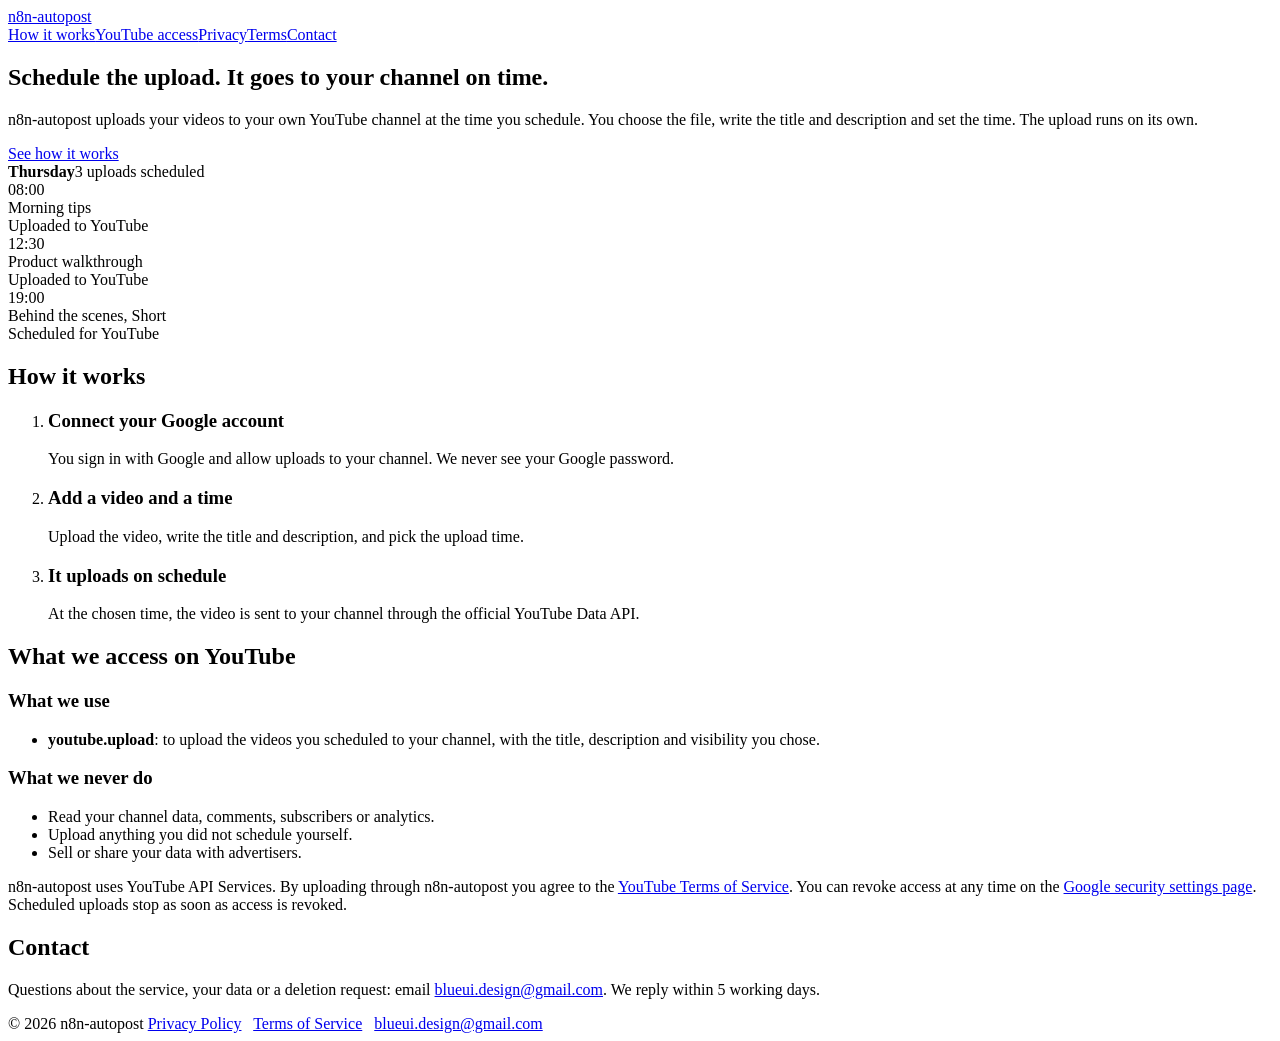
==== index.html @ 6515fc53 "Rename index (1).html to index.html" ====
<!doctype html>
<html lang="en"><head>
<meta charset="utf-8"><meta name="viewport" content="width=device-width, initial-scale=1">
<link rel="preconnect" href="https://fonts.googleapis.com"><link rel="preconnect" href="https://fonts.gstatic.com" crossorigin>
<link href="https://fonts.googleapis.com/css2?family=Bricolage+Grotesque:wght@600;700&family=Source+Sans+3:wght@400;600&display=swap" rel="stylesheet">
<link rel="stylesheet" href="style.css">
<title>n8n-autopost · Scheduled YouTube uploads</title>
<meta name="description" content="n8n-autopost uploads your videos to YouTube at the time you choose.">
</head><body>
<header class="top"><div class="wrap">
<a class="brand" href="./">n8n-autopost</a>
<nav class="nav" aria-label="Main">
<a href="./#how">How it works</a><a href="./#youtube">YouTube access</a><a href="privacy.html">Privacy</a><a href="terms.html">Terms</a><a href="./#contact">Contact</a>
</nav></div></header>
<main>
<section class="hero"><div class="wrap">
  <div>
    <h1>Schedule the upload. It goes to your channel on time.</h1>
    <p>n8n-autopost uploads your videos to your own YouTube channel at the time you schedule. You choose the file, write the title and description and set the time. The upload runs on its own.</p>
    <a class="btn" href="#how">See how it works</a>
  </div>
  <div class="day" aria-label="Example upload schedule">
    <div class="day-head"><strong>Thursday</strong><span>3 uploads scheduled</span></div>
    <div class="slot"><time>08:00</time><div><div class="what">Morning tips</div><div class="state">Uploaded to YouTube</div></div></div>
    <div class="slot"><time>12:30</time><div><div class="what">Product walkthrough</div><div class="state">Uploaded to YouTube</div></div></div>
    <div class="slot next"><time>19:00</time><div><div class="what">Behind the scenes, Short</div><div class="state">Scheduled for YouTube</div></div></div>
  </div>
</div></section>

<section class="block" id="how"><div class="wrap">
  <h2>How it works</h2>
  <ol class="steps">
    <li><h3>Connect your Google account</h3><p>You sign in with Google and allow uploads to your channel. We never see your Google password.</p></li>
    <li><h3>Add a video and a time</h3><p>Upload the video, write the title and description, and pick the upload time.</p></li>
    <li><h3>It uploads on schedule</h3><p>At the chosen time, the video is sent to your channel through the official YouTube Data API.</p></li>
  </ol>
</div></section>

<section class="block" id="youtube"><div class="wrap">
  <h2>What we access on YouTube</h2>
  <div class="two">
    <div>
      <h3>What we use</h3>
      <ul>
        <li><strong>youtube.upload</strong>: to upload the videos you scheduled to your channel, with the title, description and visibility you chose.</li>
      </ul>
    </div>
    <div>
      <h3>What we never do</h3>
      <ul>
        <li>Read your channel data, comments, subscribers or analytics.</li>
        <li>Upload anything you did not schedule yourself.</li>
        <li>Sell or share your data with advertisers.</li>
      </ul>
    </div>
  </div>
  <p class="note">n8n-autopost uses YouTube API Services. By uploading through n8n-autopost you agree to the <a href="https://www.youtube.com/t/terms">YouTube Terms of Service</a>. You can revoke access at any time on the <a href="https://security.google.com/settings/security/permissions">Google security settings page</a>. Scheduled uploads stop as soon as access is revoked.</p>
</div></section>

<section class="block" id="contact"><div class="wrap">
  <h2>Contact</h2>
  <p class="note">Questions about the service, your data or a deletion request: email <a href="mailto:blueui.design@gmail.com">blueui.design@gmail.com</a>. We reply within 5 working days.</p>
</div></section>
</main>
<footer><div class="wrap">
<span>© 2026 n8n-autopost</span>
<span><a href="privacy.html">Privacy Policy</a> &nbsp; <a href="terms.html">Terms of Service</a> &nbsp; <a href="mailto:blueui.design@gmail.com">blueui.design@gmail.com</a></span>
</div></footer>
</body></html>
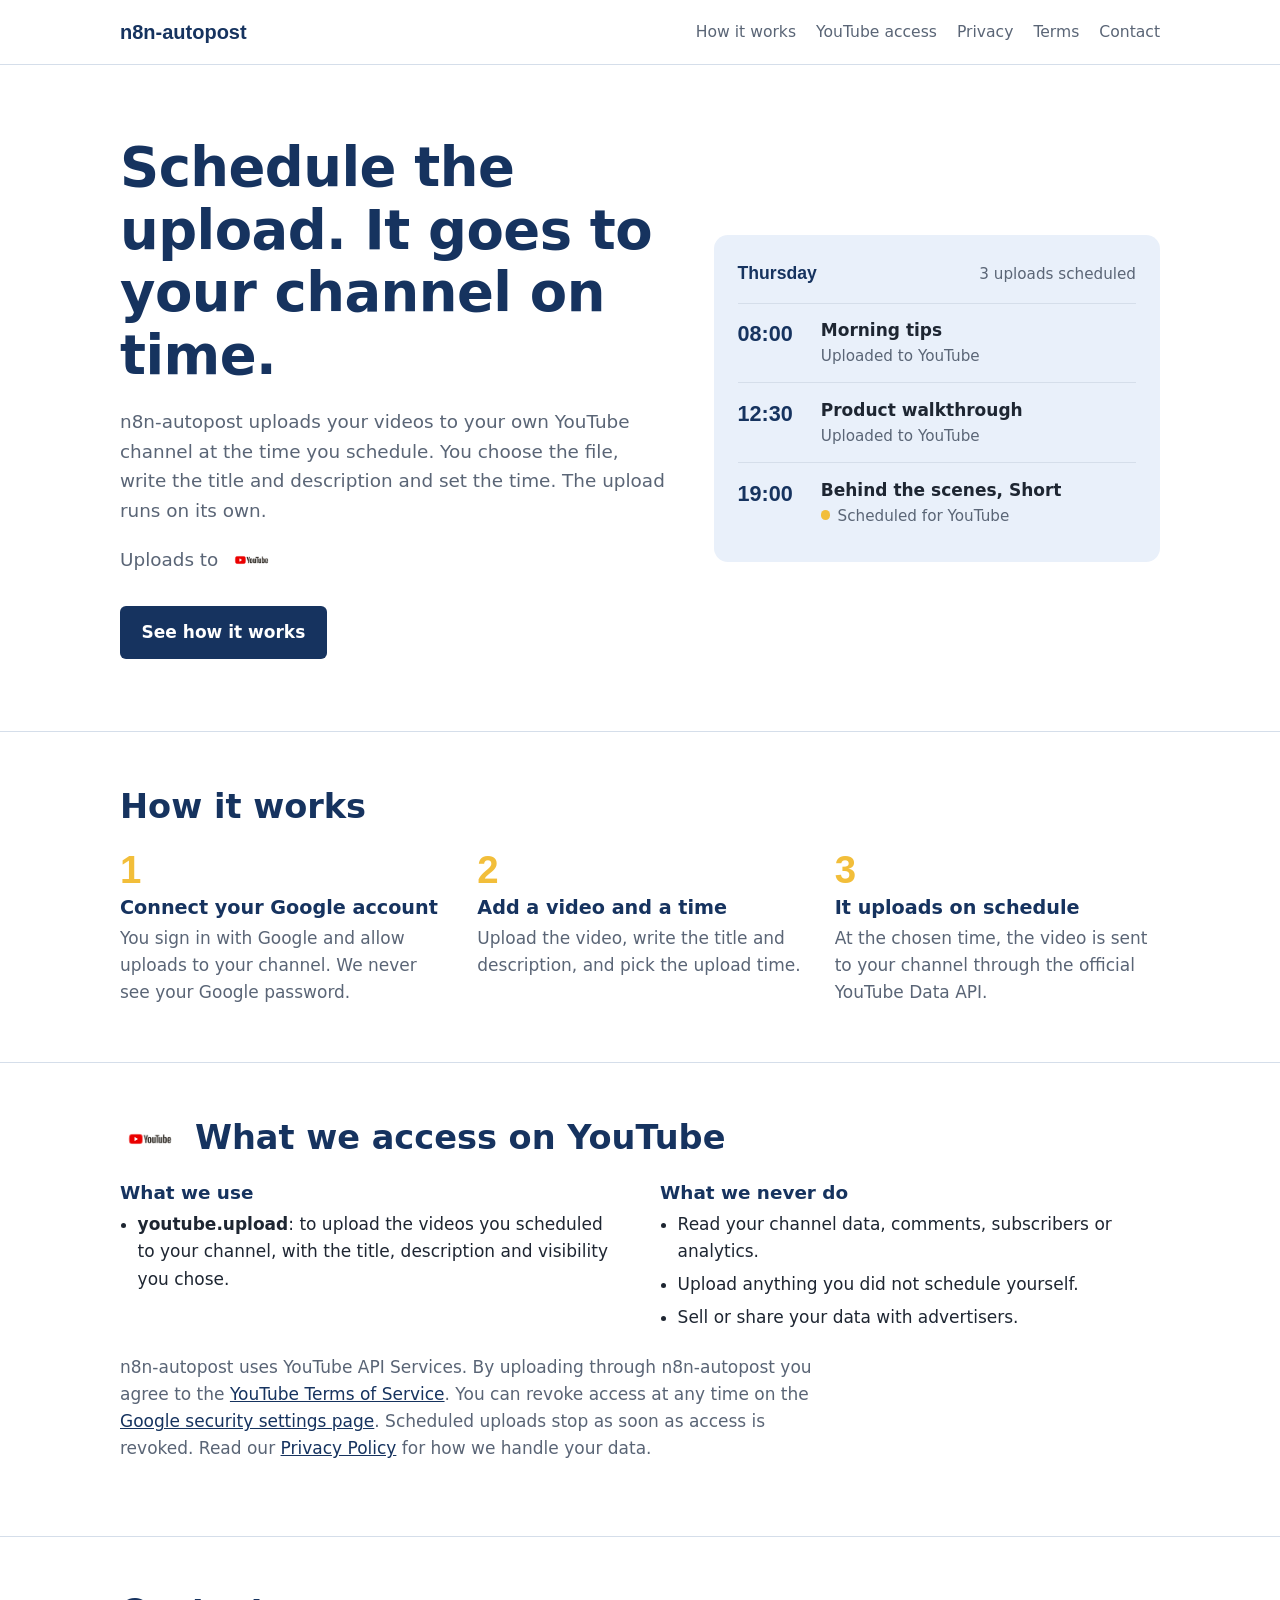
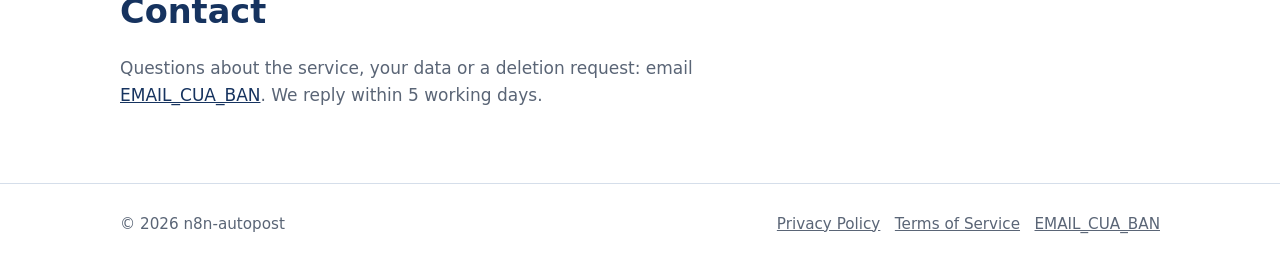
==== commit e2afb914: "Add files via upload" ====
--- a/index.html
+++ b/index.html
@@ -17,6 +17,7 @@
   <div>
     <h1>Schedule the upload. It goes to your channel on time.</h1>
     <p>n8n-autopost uploads your videos to your own YouTube channel at the time you schedule. You choose the file, write the title and description and set the time. The upload runs on its own.</p>
+    <p class="uploads-to">Uploads to <img src="youtube-logo.png" alt="YouTube" class="yt-logo"></p>
     <a class="btn" href="#how">See how it works</a>
   </div>
   <div class="day" aria-label="Example upload schedule">
@@ -37,7 +38,7 @@
 </div></section>
 
 <section class="block" id="youtube"><div class="wrap">
-  <h2>What we access on YouTube</h2>
+  <h2 class="with-logo"><img src="youtube-logo.png" alt="YouTube" class="yt-logo yt-logo-lg"> What we access on YouTube</h2>
   <div class="two">
     <div>
       <h3>What we use</h3>
@@ -54,16 +55,16 @@
       </ul>
     </div>
   </div>
-  <p class="note">n8n-autopost uses YouTube API Services. By uploading through n8n-autopost you agree to the <a href="https://www.youtube.com/t/terms">YouTube Terms of Service</a>. You can revoke access at any time on the <a href="https://security.google.com/settings/security/permissions">Google security settings page</a>. Scheduled uploads stop as soon as access is revoked.</p>
+  <p class="note">n8n-autopost uses YouTube API Services. By uploading through n8n-autopost you agree to the <a href="https://www.youtube.com/t/terms">YouTube Terms of Service</a>. You can revoke access at any time on the <a href="https://security.google.com/settings/security/permissions">Google security settings page</a>. Scheduled uploads stop as soon as access is revoked. Read our <a href="privacy.html">Privacy Policy</a> for how we handle your data.</p>
 </div></section>
 
 <section class="block" id="contact"><div class="wrap">
   <h2>Contact</h2>
-  <p class="note">Questions about the service, your data or a deletion request: email <a href="mailto:blueui.design@gmail.com">blueui.design@gmail.com</a>. We reply within 5 working days.</p>
+  <p class="note">Questions about the service, your data or a deletion request: email <a href="mailto:EMAIL_CUA_BAN">EMAIL_CUA_BAN</a>. We reply within 5 working days.</p>
 </div></section>
 </main>
 <footer><div class="wrap">
 <span>© 2026 n8n-autopost</span>
-<span><a href="privacy.html">Privacy Policy</a> &nbsp; <a href="terms.html">Terms of Service</a> &nbsp; <a href="mailto:blueui.design@gmail.com">blueui.design@gmail.com</a></span>
+<span><a href="privacy.html">Privacy Policy</a> &nbsp; <a href="terms.html">Terms of Service</a> &nbsp; <a href="mailto:EMAIL_CUA_BAN">EMAIL_CUA_BAN</a></span>
 </div></footer>
 </body></html>
--- a/style.css
+++ b/style.css
@@ -0,0 +1,87 @@
+:root{
+  --ink:#16335F;      /* xanh muc: tieu de, nut */
+  --sky:#E9F0FA;      /* xanh nhat: nen khoi */
+  --paper:#FFFFFF;
+  --text:#1E2632;
+  --muted:#5A6576;
+  --line:#D5DEEA;
+  --mark:#F2BE3A;     /* vang: danh dau "da len lich" */
+  --max:68rem;
+}
+*{box-sizing:border-box}
+html{-webkit-text-size-adjust:100%}
+body{margin:0;background:var(--paper);color:var(--text);
+  font-family:"Source Sans 3",system-ui,-apple-system,"Segoe UI",Roboto,sans-serif;
+  font-size:1.0625rem;line-height:1.6}
+a{color:var(--ink)}
+a:focus-visible,button:focus-visible{outline:3px solid var(--mark);outline-offset:2px;border-radius:2px}
+h1,h2,h3{font-family:"Bricolage Grotesque","Source Sans 3",system-ui,sans-serif;color:var(--ink);line-height:1.15;margin:0}
+.wrap{max-width:var(--max);margin:0 auto;padding:0 1.5rem}
+
+/* Dau trang */
+.top{border-bottom:1px solid var(--line)}
+.top .wrap{display:flex;align-items:center;justify-content:space-between;gap:1rem;padding-top:1rem;padding-bottom:1rem;flex-wrap:wrap}
+.brand{font-family:"Bricolage Grotesque",sans-serif;font-weight:700;font-size:1.25rem;color:var(--ink);text-decoration:none}
+.nav{display:flex;gap:1.25rem;flex-wrap:wrap}
+.nav a{text-decoration:none;color:var(--muted);font-size:.975rem}
+.nav a:hover,.nav a[aria-current="page"]{color:var(--ink);text-decoration:underline;text-underline-offset:4px}
+
+/* Hero */
+.hero .wrap{display:grid;grid-template-columns:1.1fr .9fr;gap:3rem;align-items:center;padding-top:4.5rem;padding-bottom:4.5rem}
+.hero h1{font-size:clamp(2.2rem,5vw,3.4rem);font-weight:700;letter-spacing:-.01em;max-width:16ch}
+.hero p{color:var(--muted);font-size:1.15rem;max-width:36rem;margin:1.25rem 0 0}
+.btn{display:inline-block;margin-top:2rem;background:var(--ink);color:#fff;text-decoration:none;
+  padding:.8rem 1.35rem;border-radius:6px;font-weight:600}
+.btn:hover{background:#0F2647}
+
+/* Lich dang: phan dang nho cua trang */
+.day{background:var(--sky);border-radius:14px;padding:1.5rem 1.5rem 1.25rem}
+.day-head{display:flex;justify-content:space-between;align-items:baseline;margin-bottom:1rem}
+.day-head strong{font-family:"Bricolage Grotesque",sans-serif;color:var(--ink);font-size:1.1rem}
+.day-head span{color:var(--muted);font-size:.95rem}
+.slot{display:grid;grid-template-columns:4.2rem 1fr;gap:1rem;padding:.85rem 0;border-top:1px solid var(--line)}
+.slot time{font-family:"Bricolage Grotesque",sans-serif;font-size:1.35rem;font-weight:600;color:var(--ink)}
+.slot .what{font-weight:600}
+.slot .state{color:var(--muted);font-size:.95rem}
+.slot.next .state::before{content:"";display:inline-block;width:.6rem;height:.6rem;border-radius:50%;
+  background:var(--mark);margin-right:.45rem;vertical-align:.05em}
+
+/* Noi dung */
+section.block{padding:3.5rem 0;border-top:1px solid var(--line)}
+section.block h2{font-size:clamp(1.6rem,3vw,2.1rem);margin-bottom:1.5rem}
+.steps{list-style:none;padding:0;margin:0;display:grid;grid-template-columns:repeat(3,1fr);gap:2rem;counter-reset:s}
+.steps li{counter-increment:s}
+.steps li::before{content:counter(s);display:block;font-family:"Bricolage Grotesque",sans-serif;
+  font-size:2.4rem;font-weight:700;color:var(--mark);line-height:1;margin-bottom:.5rem}
+.steps h3{font-size:1.2rem;margin-bottom:.35rem}
+.steps p{margin:0;color:var(--muted)}
+.two{display:grid;grid-template-columns:1fr 1fr;gap:2.5rem}
+.two h3{font-size:1.15rem;margin-bottom:.5rem}
+.two ul{margin:0;padding-left:1.1rem}
+.two li{margin:.35rem 0}
+.note{color:var(--muted);max-width:44rem}
+
+/* Trang van ban */
+.doc .wrap{max-width:46rem;padding-top:3.5rem;padding-bottom:4rem}
+.doc h1{font-size:clamp(2rem,4vw,2.7rem);margin-bottom:.5rem}
+.doc .updated{color:var(--muted);margin:0 0 2.5rem}
+.doc h2{font-size:1.3rem;margin:2.2rem 0 .6rem}
+.doc p,.doc li{max-width:72ch}
+.doc ul{padding-left:1.2rem}
+
+/* Chan trang */
+footer{border-top:1px solid var(--line);color:var(--muted);font-size:.95rem}
+footer .wrap{display:flex;justify-content:space-between;gap:1rem;flex-wrap:wrap;padding-top:1.75rem;padding-bottom:2.5rem}
+footer a{color:var(--muted)}
+
+@media (max-width:820px){
+  .hero .wrap{grid-template-columns:1fr;padding-top:3rem;padding-bottom:3rem;gap:2.25rem}
+  .steps,.two{grid-template-columns:1fr}
+}
+
+/* Logo YouTube: file chinh thuc tai tu trang tai nguyen thuong hieu cua YouTube.
+   Khong doi mau, khong keo gian, chua khoang trong quanh logo. */
+.uploads-to{display:flex;align-items:center;gap:.6rem;color:var(--muted);font-size:1rem}
+.yt-logo{height:22px;width:auto;display:inline-block}
+.yt-logo-lg{height:28px}
+.with-logo{display:flex;align-items:center;gap:.9rem;flex-wrap:wrap}
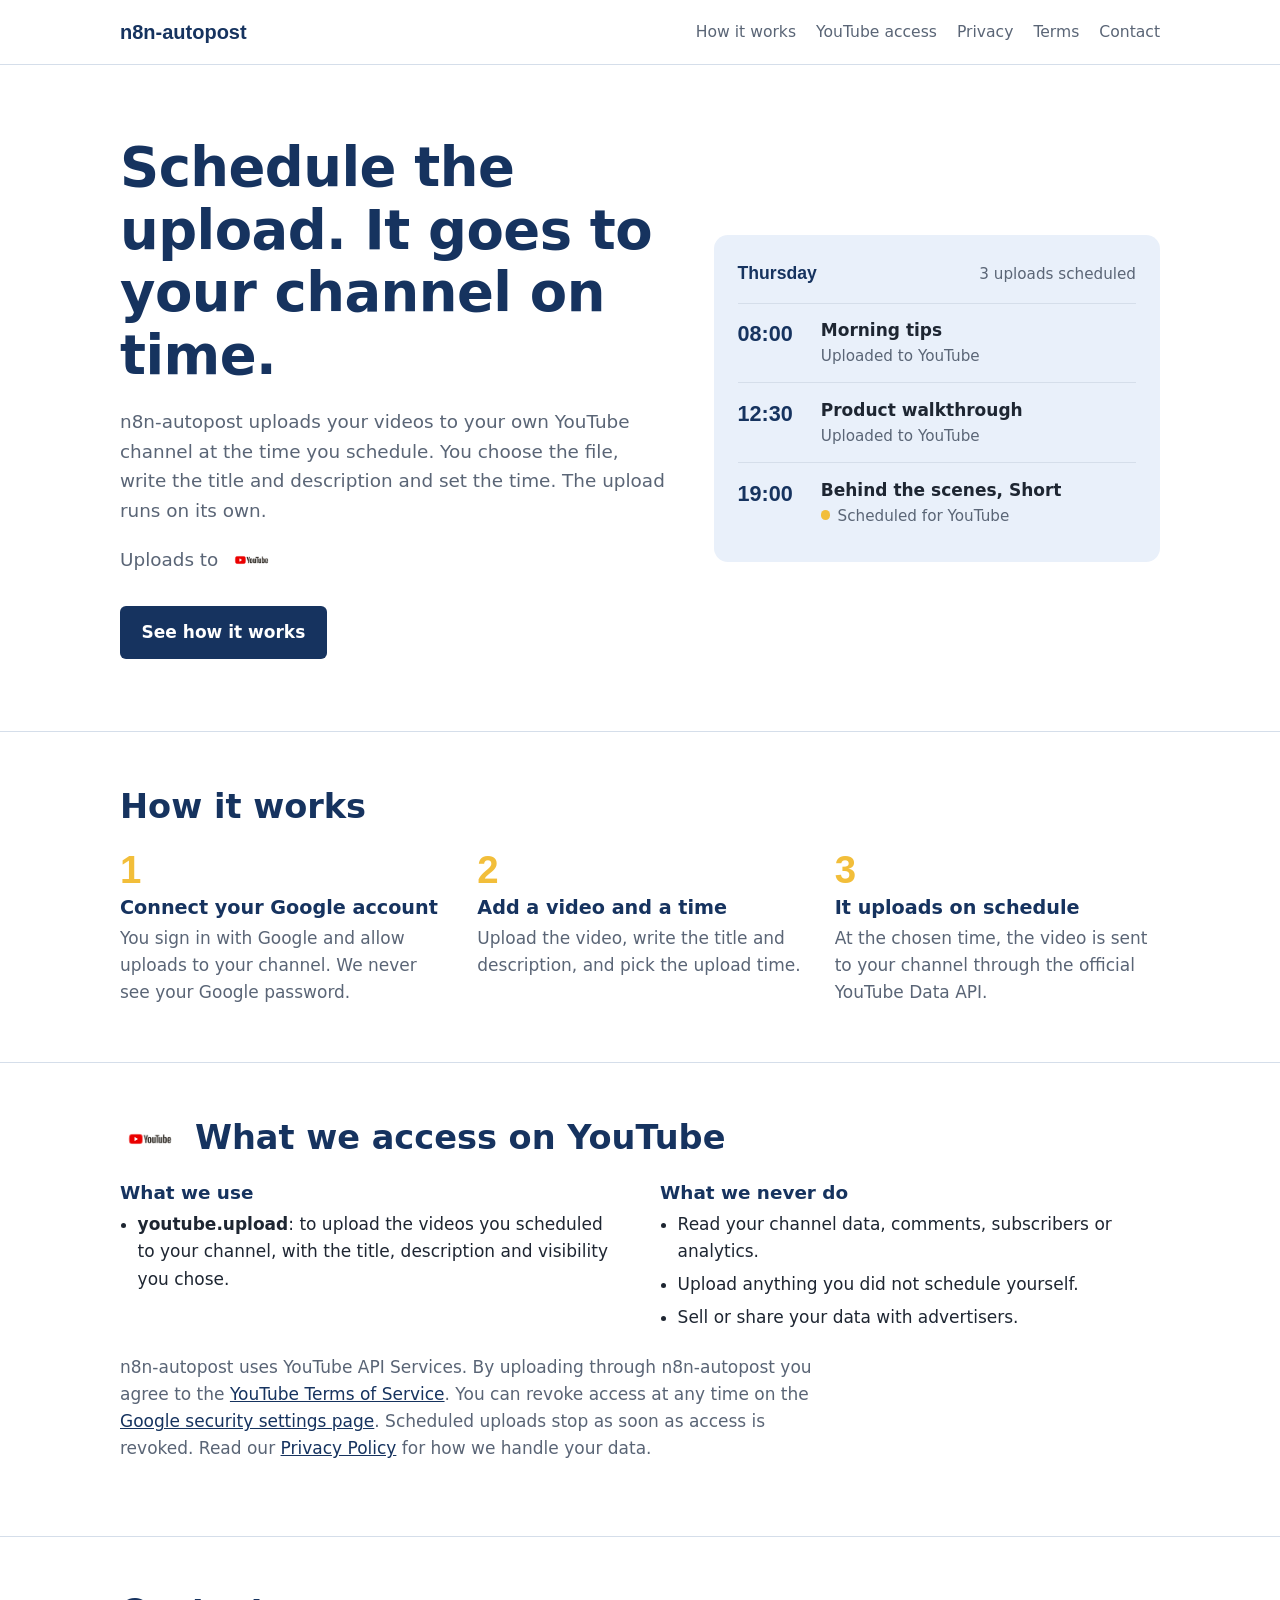
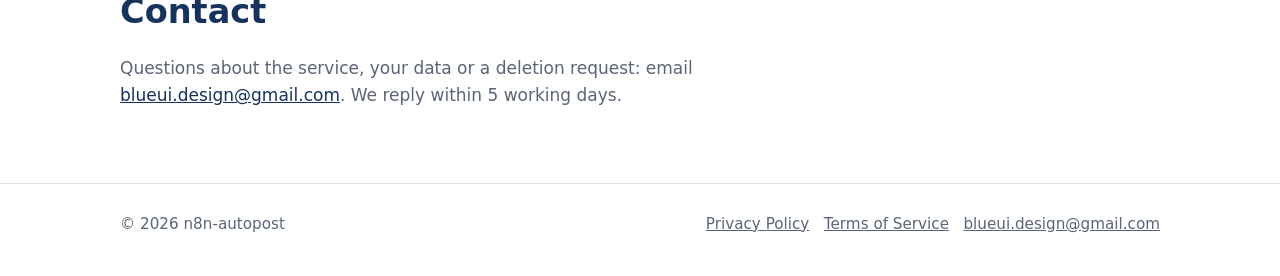
==== commit 12f2d794: "Update index.html" ====
--- a/index.html
+++ b/index.html
@@ -60,11 +60,11 @@
 
 <section class="block" id="contact"><div class="wrap">
   <h2>Contact</h2>
-  <p class="note">Questions about the service, your data or a deletion request: email <a href="mailto:EMAIL_CUA_BAN">EMAIL_CUA_BAN</a>. We reply within 5 working days.</p>
+  <p class="note">Questions about the service, your data or a deletion request: email <a href="mailto:blueui.design@gmail.com">blueui.design@gmail.com</a>. We reply within 5 working days.</p>
 </div></section>
 </main>
 <footer><div class="wrap">
 <span>© 2026 n8n-autopost</span>
-<span><a href="privacy.html">Privacy Policy</a> &nbsp; <a href="terms.html">Terms of Service</a> &nbsp; <a href="mailto:EMAIL_CUA_BAN">EMAIL_CUA_BAN</a></span>
+<span><a href="privacy.html">Privacy Policy</a> &nbsp; <a href="terms.html">Terms of Service</a> &nbsp; <a href="mailto:blueui.design@gmail.com">blueui.design@gmail.com</a></span>
 </div></footer>
 </body></html>
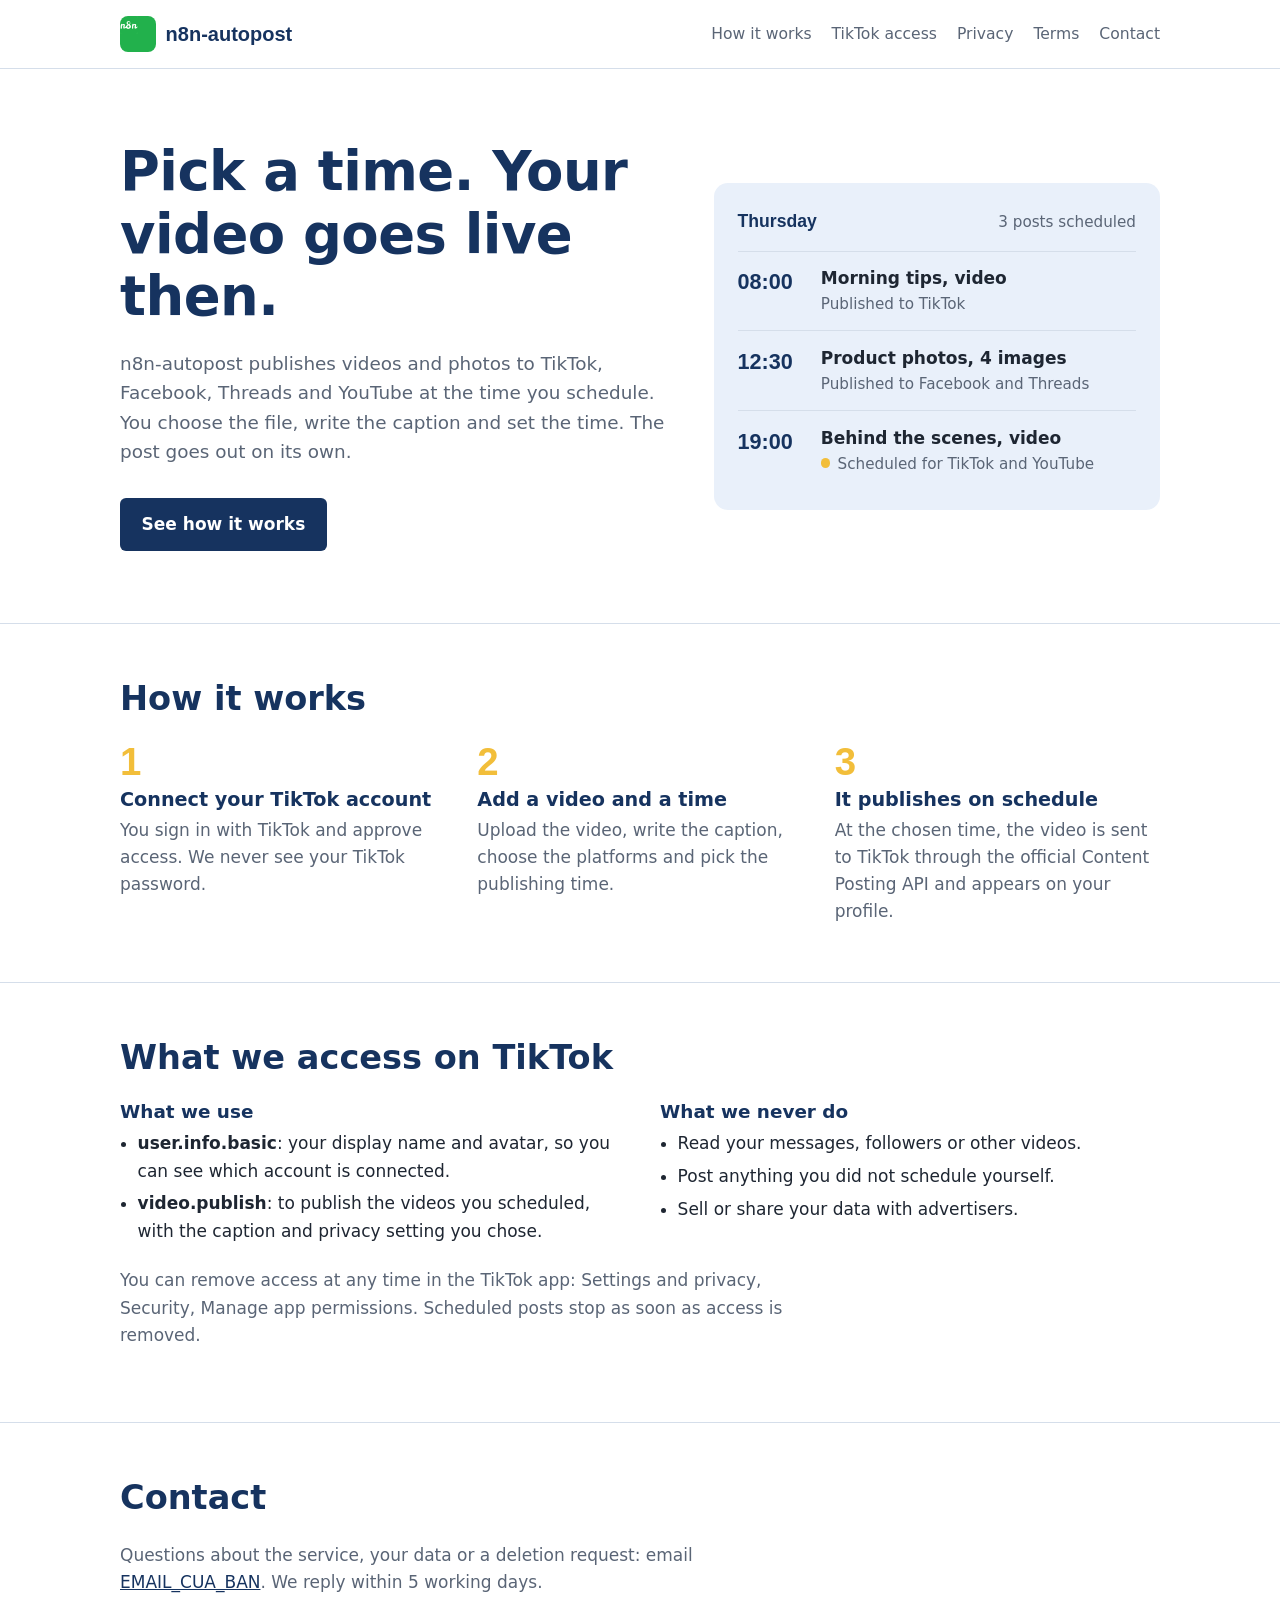
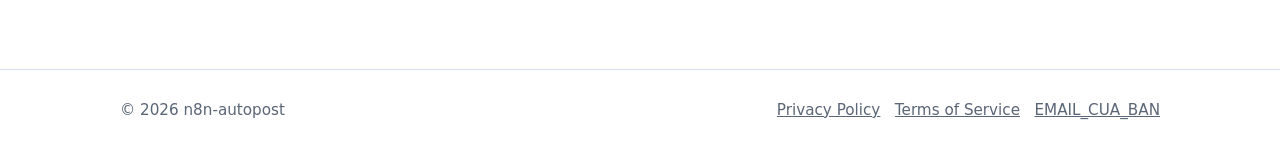
==== commit df9b671b: "Add files via upload" ====
--- a/index.html
+++ b/index.html
@@ -4,67 +4,69 @@
 <link rel="preconnect" href="https://fonts.googleapis.com"><link rel="preconnect" href="https://fonts.gstatic.com" crossorigin>
 <link href="https://fonts.googleapis.com/css2?family=Bricolage+Grotesque:wght@600;700&family=Source+Sans+3:wght@400;600&display=swap" rel="stylesheet">
 <link rel="stylesheet" href="style.css">
-<title>n8n-autopost · Scheduled YouTube uploads</title>
-<meta name="description" content="n8n-autopost uploads your videos to YouTube at the time you choose.">
+<link rel="icon" type="image/png" href="icon.png">
+<link rel="apple-touch-icon" href="icon.png">
+<title>n8n-autopost · Scheduled video publishing</title>
+<meta name="description" content="n8n-autopost publishes your videos to TikTok and other platforms at the time you choose.">
 </head><body>
 <header class="top"><div class="wrap">
-<a class="brand" href="./">n8n-autopost</a>
+<a class="brand" href="./"><img src="icon.png" alt="" class="brand-icon">n8n-autopost</a>
 <nav class="nav" aria-label="Main">
-<a href="./#how">How it works</a><a href="./#youtube">YouTube access</a><a href="privacy.html">Privacy</a><a href="terms.html">Terms</a><a href="./#contact">Contact</a>
+<a href="./#how">How it works</a><a href="./#tiktok">TikTok access</a><a href="privacy.html">Privacy</a><a href="terms.html">Terms</a><a href="./#contact">Contact</a>
 </nav></div></header>
 <main>
 <section class="hero"><div class="wrap">
   <div>
-    <h1>Schedule the upload. It goes to your channel on time.</h1>
-    <p>n8n-autopost uploads your videos to your own YouTube channel at the time you schedule. You choose the file, write the title and description and set the time. The upload runs on its own.</p>
-    <p class="uploads-to">Uploads to <img src="youtube-logo.png" alt="YouTube" class="yt-logo"></p>
+    <h1>Pick a time. Your video goes live then.</h1>
+    <p>n8n-autopost publishes videos and photos to TikTok, Facebook, Threads and YouTube at the time you schedule. You choose the file, write the caption and set the time. The post goes out on its own.</p>
     <a class="btn" href="#how">See how it works</a>
   </div>
-  <div class="day" aria-label="Example upload schedule">
-    <div class="day-head"><strong>Thursday</strong><span>3 uploads scheduled</span></div>
-    <div class="slot"><time>08:00</time><div><div class="what">Morning tips</div><div class="state">Uploaded to YouTube</div></div></div>
-    <div class="slot"><time>12:30</time><div><div class="what">Product walkthrough</div><div class="state">Uploaded to YouTube</div></div></div>
-    <div class="slot next"><time>19:00</time><div><div class="what">Behind the scenes, Short</div><div class="state">Scheduled for YouTube</div></div></div>
+  <div class="day" aria-label="Example posting schedule">
+    <div class="day-head"><strong>Thursday</strong><span>3 posts scheduled</span></div>
+    <div class="slot"><time>08:00</time><div><div class="what">Morning tips, video</div><div class="state">Published to TikTok</div></div></div>
+    <div class="slot"><time>12:30</time><div><div class="what">Product photos, 4 images</div><div class="state">Published to Facebook and Threads</div></div></div>
+    <div class="slot next"><time>19:00</time><div><div class="what">Behind the scenes, video</div><div class="state">Scheduled for TikTok and YouTube</div></div></div>
   </div>
 </div></section>
 
 <section class="block" id="how"><div class="wrap">
   <h2>How it works</h2>
   <ol class="steps">
-    <li><h3>Connect your Google account</h3><p>You sign in with Google and allow uploads to your channel. We never see your Google password.</p></li>
-    <li><h3>Add a video and a time</h3><p>Upload the video, write the title and description, and pick the upload time.</p></li>
-    <li><h3>It uploads on schedule</h3><p>At the chosen time, the video is sent to your channel through the official YouTube Data API.</p></li>
+    <li><h3>Connect your TikTok account</h3><p>You sign in with TikTok and approve access. We never see your TikTok password.</p></li>
+    <li><h3>Add a video and a time</h3><p>Upload the video, write the caption, choose the platforms and pick the publishing time.</p></li>
+    <li><h3>It publishes on schedule</h3><p>At the chosen time, the video is sent to TikTok through the official Content Posting API and appears on your profile.</p></li>
   </ol>
 </div></section>
 
-<section class="block" id="youtube"><div class="wrap">
-  <h2 class="with-logo"><img src="youtube-logo.png" alt="YouTube" class="yt-logo yt-logo-lg"> What we access on YouTube</h2>
+<section class="block" id="tiktok"><div class="wrap">
+  <h2>What we access on TikTok</h2>
   <div class="two">
     <div>
       <h3>What we use</h3>
       <ul>
-        <li><strong>youtube.upload</strong>: to upload the videos you scheduled to your channel, with the title, description and visibility you chose.</li>
+        <li><strong>user.info.basic</strong>: your display name and avatar, so you can see which account is connected.</li>
+        <li><strong>video.publish</strong>: to publish the videos you scheduled, with the caption and privacy setting you chose.</li>
       </ul>
     </div>
     <div>
       <h3>What we never do</h3>
       <ul>
-        <li>Read your channel data, comments, subscribers or analytics.</li>
-        <li>Upload anything you did not schedule yourself.</li>
+        <li>Read your messages, followers or other videos.</li>
+        <li>Post anything you did not schedule yourself.</li>
         <li>Sell or share your data with advertisers.</li>
       </ul>
     </div>
   </div>
-  <p class="note">n8n-autopost uses YouTube API Services. By uploading through n8n-autopost you agree to the <a href="https://www.youtube.com/t/terms">YouTube Terms of Service</a>. You can revoke access at any time on the <a href="https://security.google.com/settings/security/permissions">Google security settings page</a>. Scheduled uploads stop as soon as access is revoked. Read our <a href="privacy.html">Privacy Policy</a> for how we handle your data.</p>
+  <p class="note">You can remove access at any time in the TikTok app: Settings and privacy, Security, Manage app permissions. Scheduled posts stop as soon as access is removed.</p>
 </div></section>
 
 <section class="block" id="contact"><div class="wrap">
   <h2>Contact</h2>
-  <p class="note">Questions about the service, your data or a deletion request: email <a href="mailto:blueui.design@gmail.com">blueui.design@gmail.com</a>. We reply within 5 working days.</p>
+  <p class="note">Questions about the service, your data or a deletion request: email <a href="mailto:EMAIL_CUA_BAN">EMAIL_CUA_BAN</a>. We reply within 5 working days.</p>
 </div></section>
 </main>
 <footer><div class="wrap">
 <span>© 2026 n8n-autopost</span>
-<span><a href="privacy.html">Privacy Policy</a> &nbsp; <a href="terms.html">Terms of Service</a> &nbsp; <a href="mailto:blueui.design@gmail.com">blueui.design@gmail.com</a></span>
+<span><a href="privacy.html">Privacy Policy</a> &nbsp; <a href="terms.html">Terms of Service</a> &nbsp; <a href="mailto:EMAIL_CUA_BAN">EMAIL_CUA_BAN</a></span>
 </div></footer>
 </body></html>
--- a/style.css
+++ b/style.css
@@ -21,7 +21,8 @@
 /* Dau trang */
 .top{border-bottom:1px solid var(--line)}
 .top .wrap{display:flex;align-items:center;justify-content:space-between;gap:1rem;padding-top:1rem;padding-bottom:1rem;flex-wrap:wrap}
-.brand{font-family:"Bricolage Grotesque",sans-serif;font-weight:700;font-size:1.25rem;color:var(--ink);text-decoration:none}
+.brand{display:inline-flex;align-items:center;gap:.6rem;font-family:"Bricolage Grotesque",sans-serif;font-weight:700;font-size:1.25rem;color:var(--ink);text-decoration:none}
+.brand-icon{width:36px;height:36px;border-radius:8px;display:block}
 .nav{display:flex;gap:1.25rem;flex-wrap:wrap}
 .nav a{text-decoration:none;color:var(--muted);font-size:.975rem}
 .nav a:hover,.nav a[aria-current="page"]{color:var(--ink);text-decoration:underline;text-underline-offset:4px}
@@ -78,10 +79,3 @@
   .hero .wrap{grid-template-columns:1fr;padding-top:3rem;padding-bottom:3rem;gap:2.25rem}
   .steps,.two{grid-template-columns:1fr}
 }
-
-/* Logo YouTube: file chinh thuc tai tu trang tai nguyen thuong hieu cua YouTube.
-   Khong doi mau, khong keo gian, chua khoang trong quanh logo. */
-.uploads-to{display:flex;align-items:center;gap:.6rem;color:var(--muted);font-size:1rem}
-.yt-logo{height:22px;width:auto;display:inline-block}
-.yt-logo-lg{height:28px}
-.with-logo{display:flex;align-items:center;gap:.9rem;flex-wrap:wrap}
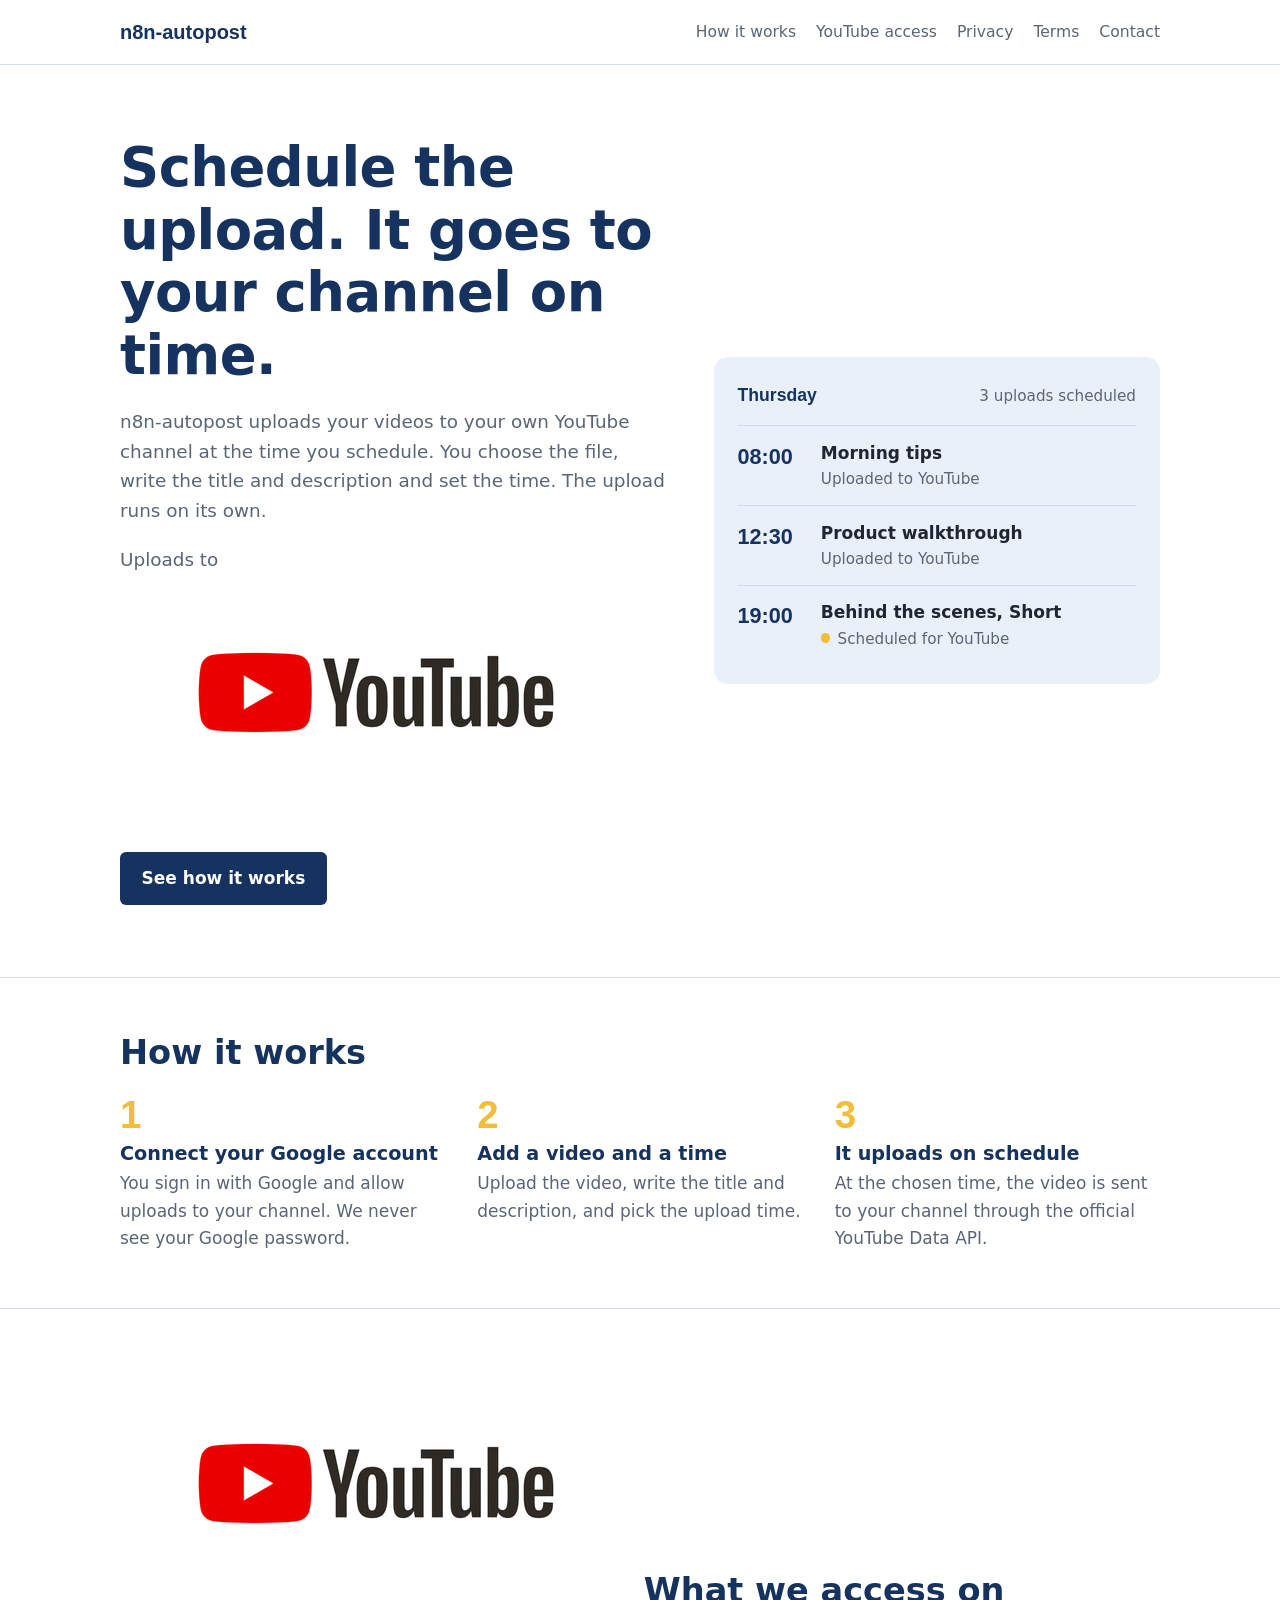
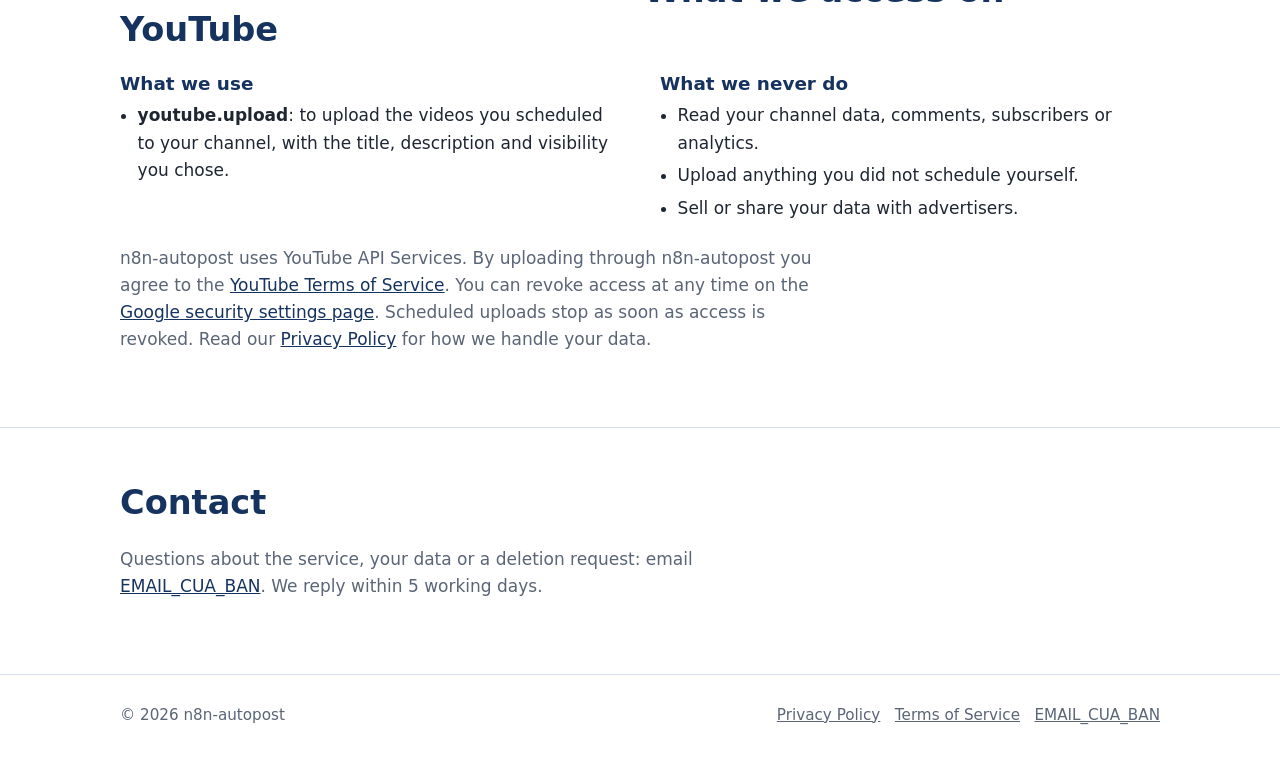
==== commit 1a2c9e9e: "Add files via upload" ====
--- a/index.html
+++ b/index.html
@@ -4,60 +4,58 @@
 <link rel="preconnect" href="https://fonts.googleapis.com"><link rel="preconnect" href="https://fonts.gstatic.com" crossorigin>
 <link href="https://fonts.googleapis.com/css2?family=Bricolage+Grotesque:wght@600;700&family=Source+Sans+3:wght@400;600&display=swap" rel="stylesheet">
 <link rel="stylesheet" href="style.css">
-<link rel="icon" type="image/png" href="icon.png">
-<link rel="apple-touch-icon" href="icon.png">
-<title>n8n-autopost · Scheduled video publishing</title>
-<meta name="description" content="n8n-autopost publishes your videos to TikTok and other platforms at the time you choose.">
+<title>n8n-autopost · Scheduled YouTube uploads</title>
+<meta name="description" content="n8n-autopost uploads your videos to YouTube at the time you choose.">
 </head><body>
 <header class="top"><div class="wrap">
-<a class="brand" href="./"><img src="icon.png" alt="" class="brand-icon">n8n-autopost</a>
+<a class="brand" href="./">n8n-autopost</a>
 <nav class="nav" aria-label="Main">
-<a href="./#how">How it works</a><a href="./#tiktok">TikTok access</a><a href="privacy.html">Privacy</a><a href="terms.html">Terms</a><a href="./#contact">Contact</a>
+<a href="./#how">How it works</a><a href="./#youtube">YouTube access</a><a href="privacy.html">Privacy</a><a href="terms.html">Terms</a><a href="./#contact">Contact</a>
 </nav></div></header>
 <main>
 <section class="hero"><div class="wrap">
   <div>
-    <h1>Pick a time. Your video goes live then.</h1>
-    <p>n8n-autopost publishes videos and photos to TikTok, Facebook, Threads and YouTube at the time you schedule. You choose the file, write the caption and set the time. The post goes out on its own.</p>
+    <h1>Schedule the upload. It goes to your channel on time.</h1>
+    <p>n8n-autopost uploads your videos to your own YouTube channel at the time you schedule. You choose the file, write the title and description and set the time. The upload runs on its own.</p>
+    <p class="uploads-to">Uploads to <img src="youtube-logo.png" alt="YouTube" class="yt-logo"></p>
     <a class="btn" href="#how">See how it works</a>
   </div>
-  <div class="day" aria-label="Example posting schedule">
-    <div class="day-head"><strong>Thursday</strong><span>3 posts scheduled</span></div>
-    <div class="slot"><time>08:00</time><div><div class="what">Morning tips, video</div><div class="state">Published to TikTok</div></div></div>
-    <div class="slot"><time>12:30</time><div><div class="what">Product photos, 4 images</div><div class="state">Published to Facebook and Threads</div></div></div>
-    <div class="slot next"><time>19:00</time><div><div class="what">Behind the scenes, video</div><div class="state">Scheduled for TikTok and YouTube</div></div></div>
+  <div class="day" aria-label="Example upload schedule">
+    <div class="day-head"><strong>Thursday</strong><span>3 uploads scheduled</span></div>
+    <div class="slot"><time>08:00</time><div><div class="what">Morning tips</div><div class="state">Uploaded to YouTube</div></div></div>
+    <div class="slot"><time>12:30</time><div><div class="what">Product walkthrough</div><div class="state">Uploaded to YouTube</div></div></div>
+    <div class="slot next"><time>19:00</time><div><div class="what">Behind the scenes, Short</div><div class="state">Scheduled for YouTube</div></div></div>
   </div>
 </div></section>
 
 <section class="block" id="how"><div class="wrap">
   <h2>How it works</h2>
   <ol class="steps">
-    <li><h3>Connect your TikTok account</h3><p>You sign in with TikTok and approve access. We never see your TikTok password.</p></li>
-    <li><h3>Add a video and a time</h3><p>Upload the video, write the caption, choose the platforms and pick the publishing time.</p></li>
-    <li><h3>It publishes on schedule</h3><p>At the chosen time, the video is sent to TikTok through the official Content Posting API and appears on your profile.</p></li>
+    <li><h3>Connect your Google account</h3><p>You sign in with Google and allow uploads to your channel. We never see your Google password.</p></li>
+    <li><h3>Add a video and a time</h3><p>Upload the video, write the title and description, and pick the upload time.</p></li>
+    <li><h3>It uploads on schedule</h3><p>At the chosen time, the video is sent to your channel through the official YouTube Data API.</p></li>
   </ol>
 </div></section>
 
-<section class="block" id="tiktok"><div class="wrap">
-  <h2>What we access on TikTok</h2>
+<section class="block" id="youtube"><div class="wrap">
+  <h2 class="with-logo"><img src="youtube-logo.png" alt="YouTube" class="yt-logo yt-logo-lg"> What we access on YouTube</h2>
   <div class="two">
     <div>
       <h3>What we use</h3>
       <ul>
-        <li><strong>user.info.basic</strong>: your display name and avatar, so you can see which account is connected.</li>
-        <li><strong>video.publish</strong>: to publish the videos you scheduled, with the caption and privacy setting you chose.</li>
+        <li><strong>youtube.upload</strong>: to upload the videos you scheduled to your channel, with the title, description and visibility you chose.</li>
       </ul>
     </div>
     <div>
       <h3>What we never do</h3>
       <ul>
-        <li>Read your messages, followers or other videos.</li>
-        <li>Post anything you did not schedule yourself.</li>
+        <li>Read your channel data, comments, subscribers or analytics.</li>
+        <li>Upload anything you did not schedule yourself.</li>
         <li>Sell or share your data with advertisers.</li>
       </ul>
     </div>
   </div>
-  <p class="note">You can remove access at any time in the TikTok app: Settings and privacy, Security, Manage app permissions. Scheduled posts stop as soon as access is removed.</p>
+  <p class="note">n8n-autopost uses YouTube API Services. By uploading through n8n-autopost you agree to the <a href="https://www.youtube.com/t/terms">YouTube Terms of Service</a>. You can revoke access at any time on the <a href="https://security.google.com/settings/security/permissions">Google security settings page</a>. Scheduled uploads stop as soon as access is revoked. Read our <a href="privacy.html">Privacy Policy</a> for how we handle your data.</p>
 </div></section>
 
 <section class="block" id="contact"><div class="wrap">
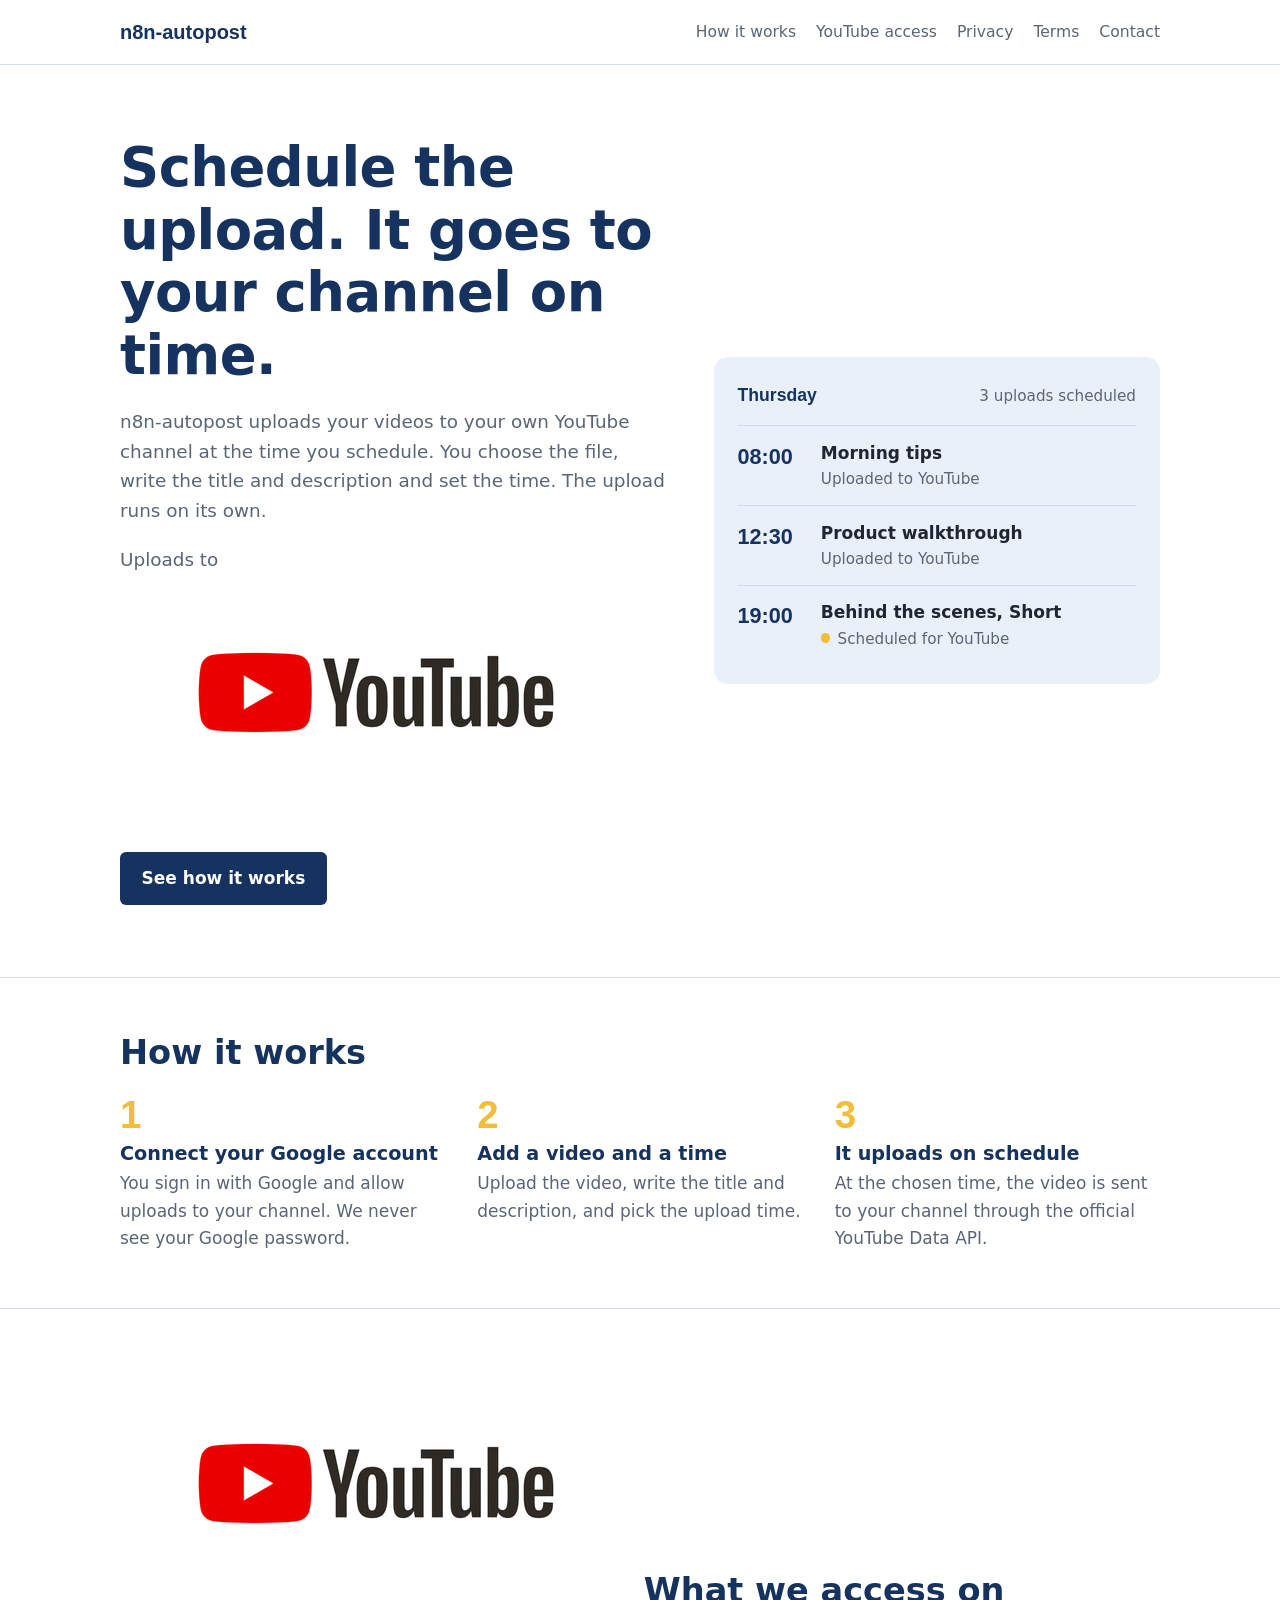
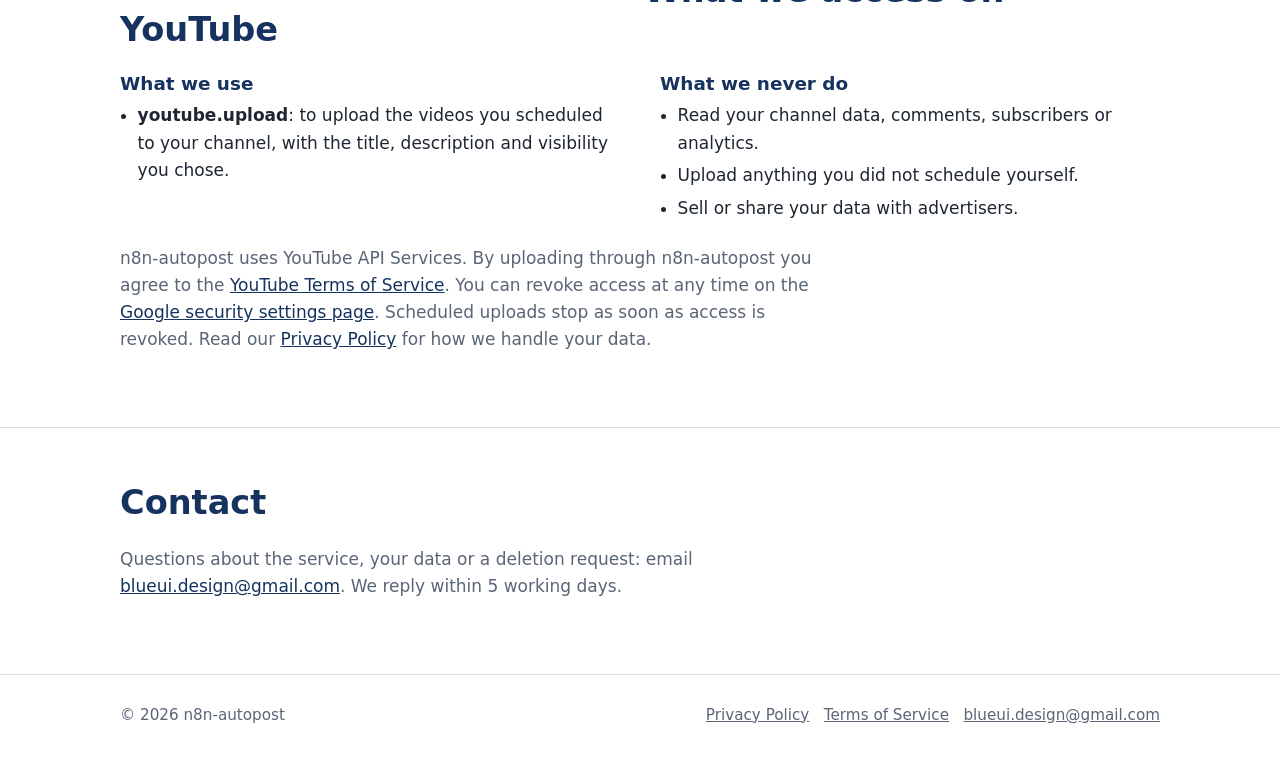
==== commit 38f93a35: "Update index.html" ====
--- a/index.html
+++ b/index.html
@@ -60,11 +60,11 @@
 
 <section class="block" id="contact"><div class="wrap">
   <h2>Contact</h2>
-  <p class="note">Questions about the service, your data or a deletion request: email <a href="mailto:EMAIL_CUA_BAN">EMAIL_CUA_BAN</a>. We reply within 5 working days.</p>
+  <p class="note">Questions about the service, your data or a deletion request: email <a href="mailto:blueui.design@gmail.com">blueui.design@gmail.com</a>. We reply within 5 working days.</p>
 </div></section>
 </main>
 <footer><div class="wrap">
 <span>© 2026 n8n-autopost</span>
-<span><a href="privacy.html">Privacy Policy</a> &nbsp; <a href="terms.html">Terms of Service</a> &nbsp; <a href="mailto:EMAIL_CUA_BAN">EMAIL_CUA_BAN</a></span>
+<span><a href="privacy.html">Privacy Policy</a> &nbsp; <a href="terms.html">Terms of Service</a> &nbsp; <a href="mailto:blueui.design@gmail.com">blueui.design@gmail.com</a></span>
 </div></footer>
 </body></html>
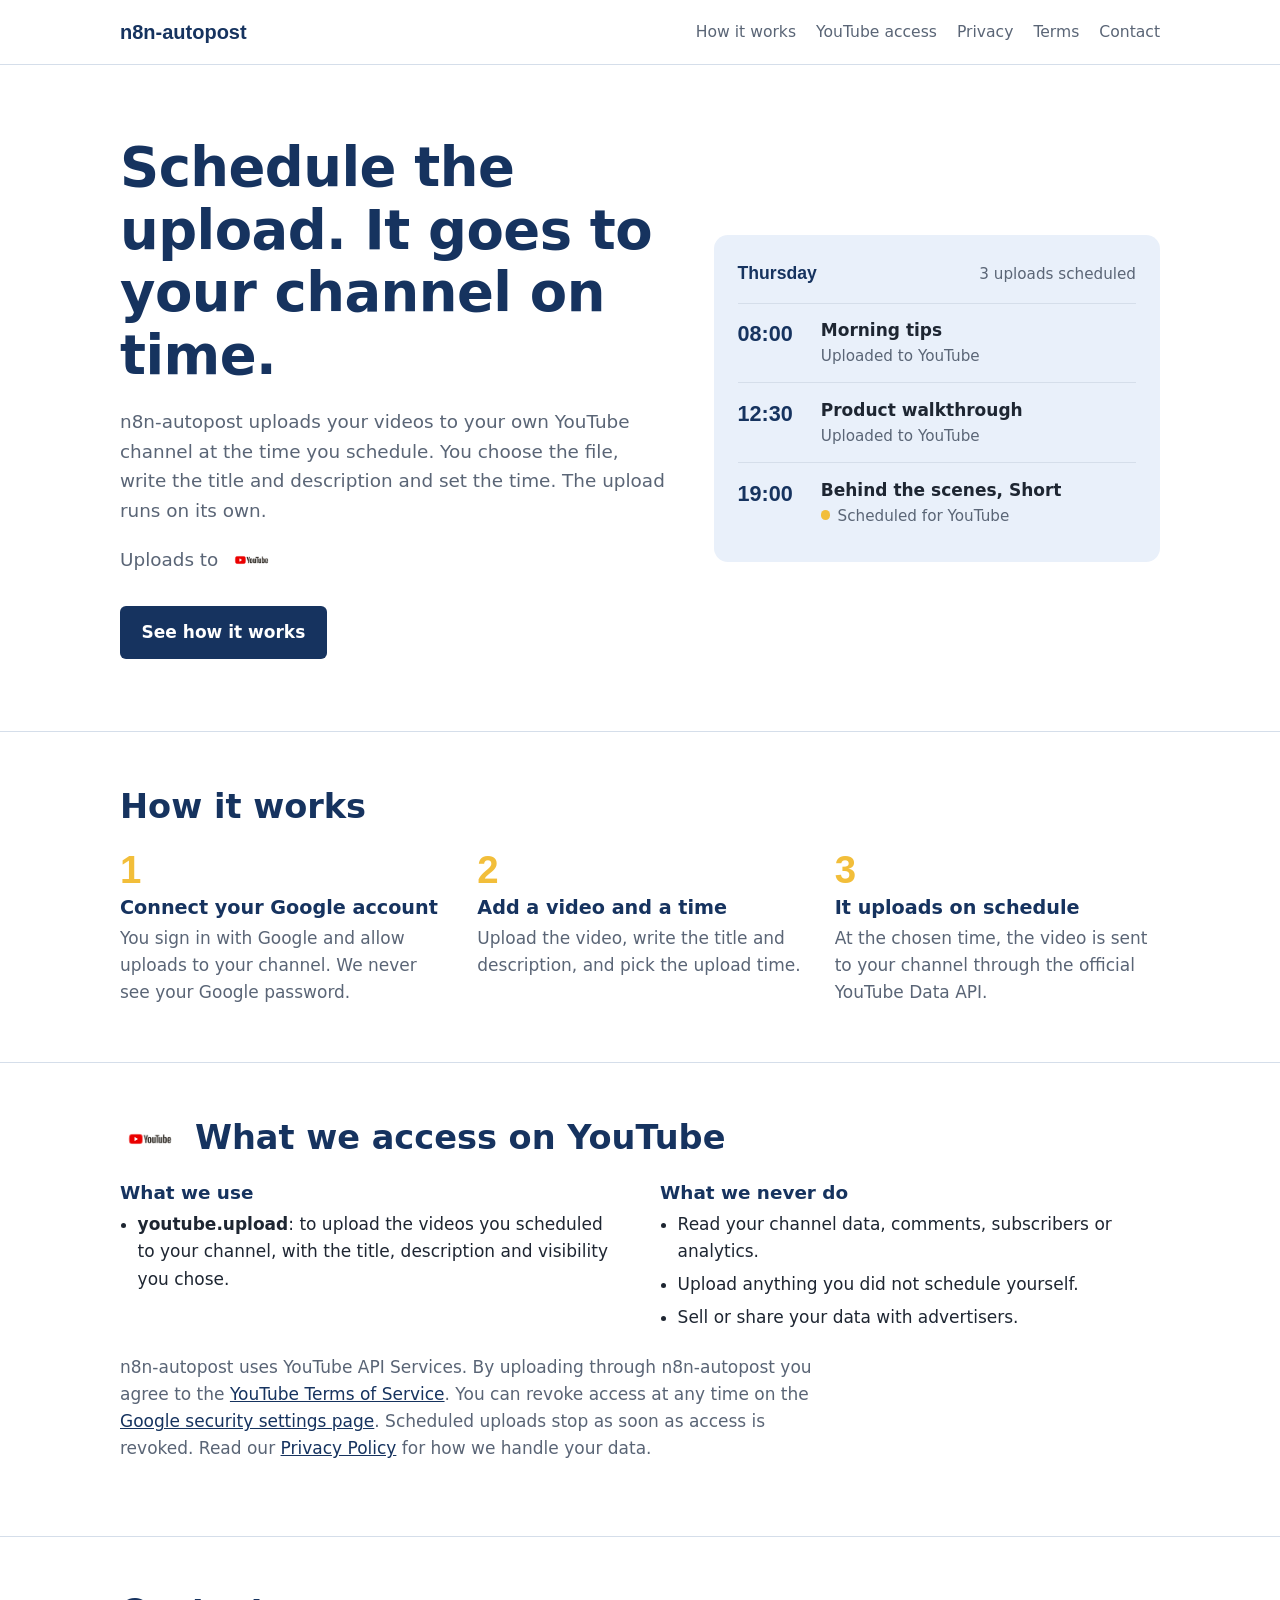
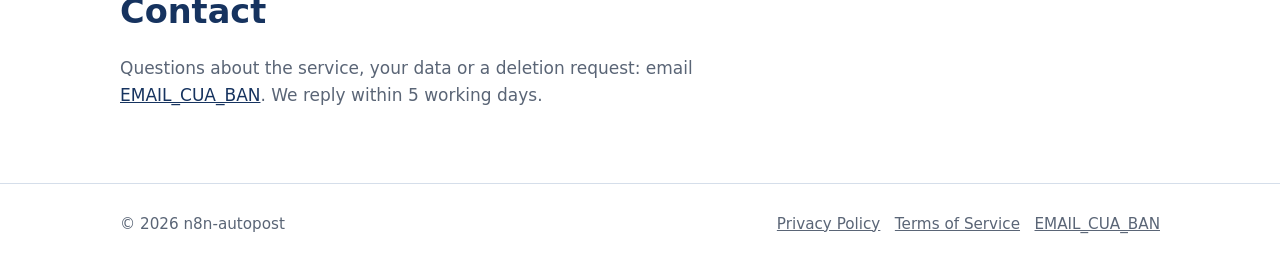
==== commit 474d3b02: "Add files via upload" ====
--- a/index.html
+++ b/index.html
@@ -60,11 +60,11 @@
 
 <section class="block" id="contact"><div class="wrap">
   <h2>Contact</h2>
-  <p class="note">Questions about the service, your data or a deletion request: email <a href="mailto:blueui.design@gmail.com">blueui.design@gmail.com</a>. We reply within 5 working days.</p>
+  <p class="note">Questions about the service, your data or a deletion request: email <a href="mailto:EMAIL_CUA_BAN">EMAIL_CUA_BAN</a>. We reply within 5 working days.</p>
 </div></section>
 </main>
 <footer><div class="wrap">
 <span>© 2026 n8n-autopost</span>
-<span><a href="privacy.html">Privacy Policy</a> &nbsp; <a href="terms.html">Terms of Service</a> &nbsp; <a href="mailto:blueui.design@gmail.com">blueui.design@gmail.com</a></span>
+<span><a href="privacy.html">Privacy Policy</a> &nbsp; <a href="terms.html">Terms of Service</a> &nbsp; <a href="mailto:EMAIL_CUA_BAN">EMAIL_CUA_BAN</a></span>
 </div></footer>
 </body></html>
--- a/style.css
+++ b/style.css
@@ -21,8 +21,7 @@
 /* Dau trang */
 .top{border-bottom:1px solid var(--line)}
 .top .wrap{display:flex;align-items:center;justify-content:space-between;gap:1rem;padding-top:1rem;padding-bottom:1rem;flex-wrap:wrap}
-.brand{display:inline-flex;align-items:center;gap:.6rem;font-family:"Bricolage Grotesque",sans-serif;font-weight:700;font-size:1.25rem;color:var(--ink);text-decoration:none}
-.brand-icon{width:36px;height:36px;border-radius:8px;display:block}
+.brand{font-family:"Bricolage Grotesque",sans-serif;font-weight:700;font-size:1.25rem;color:var(--ink);text-decoration:none}
 .nav{display:flex;gap:1.25rem;flex-wrap:wrap}
 .nav a{text-decoration:none;color:var(--muted);font-size:.975rem}
 .nav a:hover,.nav a[aria-current="page"]{color:var(--ink);text-decoration:underline;text-underline-offset:4px}
@@ -79,3 +78,10 @@
   .hero .wrap{grid-template-columns:1fr;padding-top:3rem;padding-bottom:3rem;gap:2.25rem}
   .steps,.two{grid-template-columns:1fr}
 }
+
+/* Logo YouTube: file chinh thuc tai tu trang tai nguyen thuong hieu cua YouTube.
+   Khong doi mau, khong keo gian, chua khoang trong quanh logo. */
+.uploads-to{display:flex;align-items:center;gap:.6rem;color:var(--muted);font-size:1rem}
+.yt-logo{height:22px;width:auto;display:inline-block}
+.yt-logo-lg{height:28px}
+.with-logo{display:flex;align-items:center;gap:.9rem;flex-wrap:wrap}
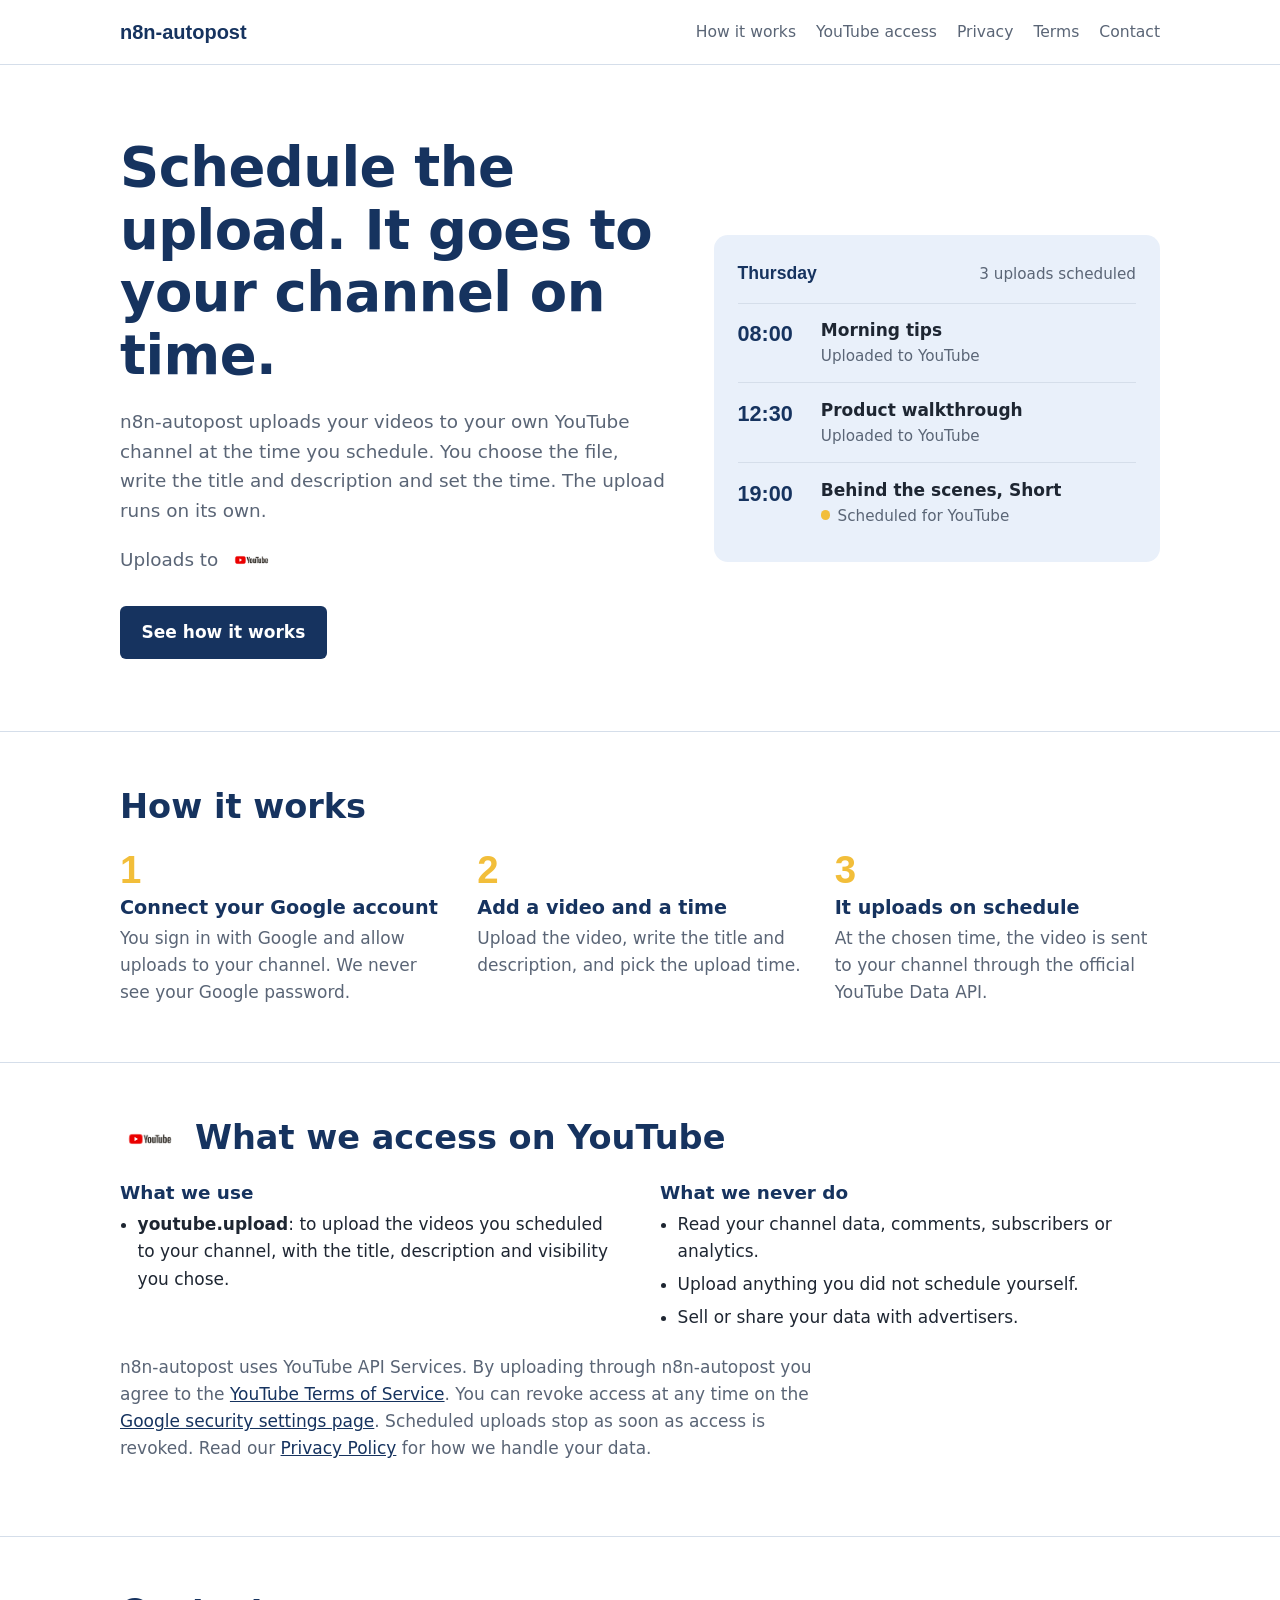
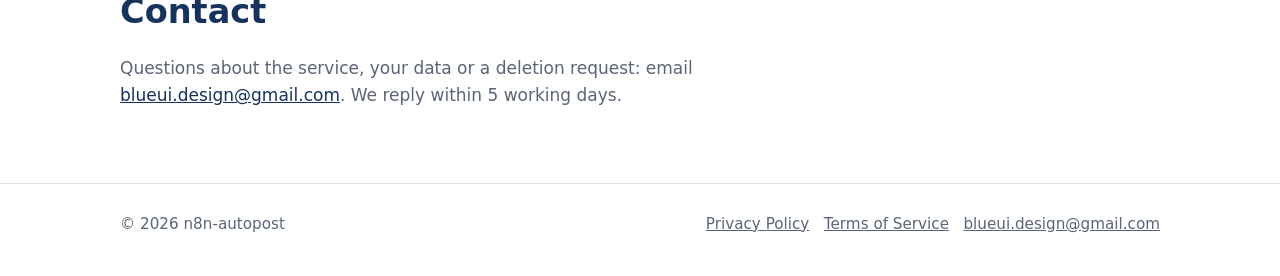
==== commit f3505daa: "Update index.html" ====
--- a/index.html
+++ b/index.html
@@ -60,11 +60,11 @@
 
 <section class="block" id="contact"><div class="wrap">
   <h2>Contact</h2>
-  <p class="note">Questions about the service, your data or a deletion request: email <a href="mailto:EMAIL_CUA_BAN">EMAIL_CUA_BAN</a>. We reply within 5 working days.</p>
+  <p class="note">Questions about the service, your data or a deletion request: email <a href="mailto:blueui.design@gmail.com">blueui.design@gmail.com</a>. We reply within 5 working days.</p>
 </div></section>
 </main>
 <footer><div class="wrap">
 <span>© 2026 n8n-autopost</span>
-<span><a href="privacy.html">Privacy Policy</a> &nbsp; <a href="terms.html">Terms of Service</a> &nbsp; <a href="mailto:EMAIL_CUA_BAN">EMAIL_CUA_BAN</a></span>
+<span><a href="privacy.html">Privacy Policy</a> &nbsp; <a href="terms.html">Terms of Service</a> &nbsp; <a href="mailto:blueui.design@gmail.com">blueui.design@gmail.com</a></span>
 </div></footer>
 </body></html>
